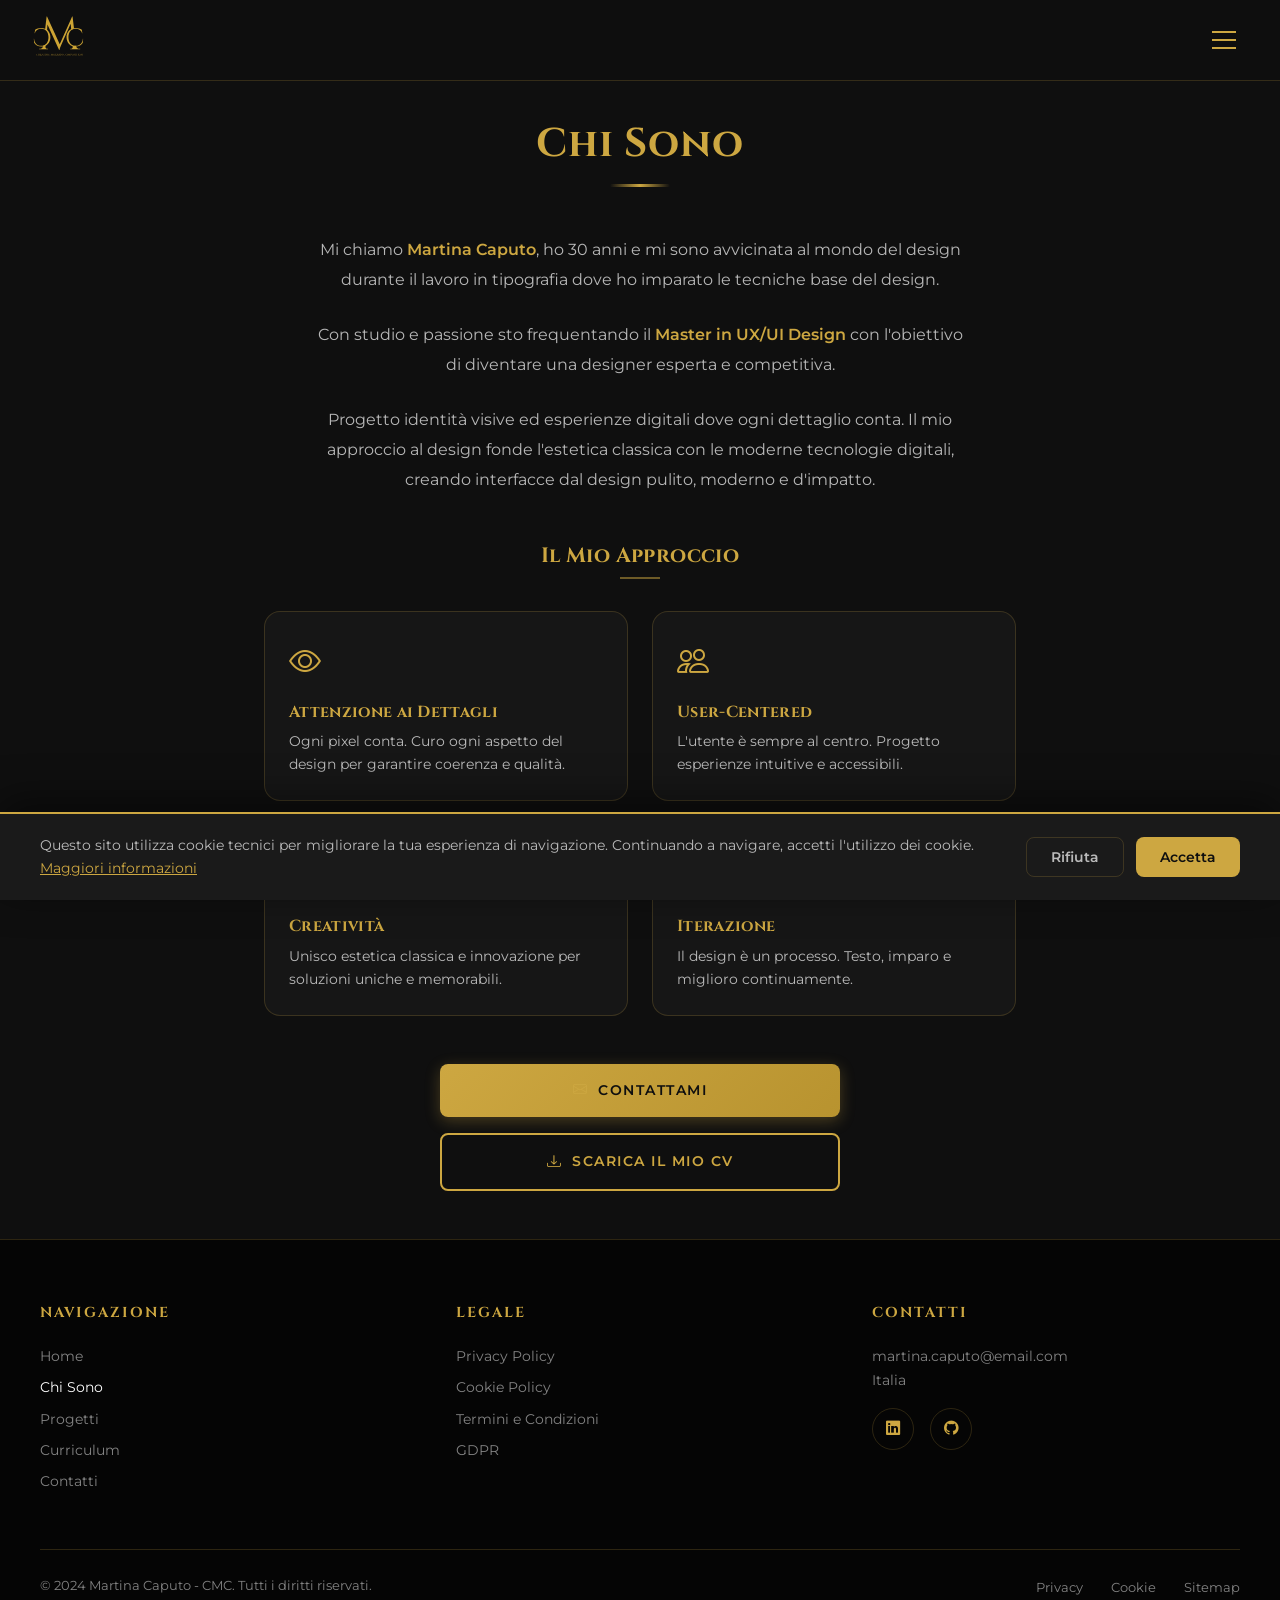
==== chi-sono.html @ cd9bf6e9 "Add files via upload Versione Finale CMC sito" ====
<!DOCTYPE html>
<html class="dark" lang="it">
<head>
    <meta charset="utf-8"/>
    <meta content="width=device-width, initial-scale=1.0" name="viewport"/>
    <meta name="description" content="Chi Sono - Martina Caputo, UX/UI Designer con background in tipografia.">
    <meta name="author" content="Martina Caputo">
    
    <!-- Open Graph Tags -->
    <meta property="og:title" content="Chi Sono | Martina Caputo - UX/UI Designer">
    <meta property="og:description" content="Scopri il mio percorso nel design, dalla tipografia all'UX/UI.">
    <meta property="og:image" content="images/logo-cmc.svg">
    <meta property="og:type" content="website">
    
    <!-- Favicon -->
    <link rel="icon" type="image/svg+xml" href="images/logo-cmc.svg">
    
    <title>Chi Sono | Martina Caputo - UX/UI Designer</title>
    
    <!-- Google Fonts -->
    <link rel="preconnect" href="https://fonts.googleapis.com">
    <link rel="preconnect" href="https://fonts.gstatic.com" crossorigin>
    <link href="https://fonts.googleapis.com/css2?family=Cinzel:wght@400;600;700&family=Montserrat:wght@300;400;500;600;700&display=swap" rel="stylesheet"/>
    
    <!-- Bootstrap Icons -->
    <link rel="stylesheet" href="https://cdn.jsdelivr.net/npm/bootstrap-icons@1.11.1/font/bootstrap-icons.css">
    
    <!-- Custom Styles -->
    <link rel="stylesheet" href="css/styles.css">
    <link rel="stylesheet" href="css/animations.css">
    
    <style>
        /* Page specific styles */
        .profile-image {
            width: 200px;
            height: 200px;
            border-radius: 50%;
            overflow: hidden;
            border: 4px solid rgba(205, 167, 65, 0.3);
            margin: 0 auto 2rem;
            position: relative;
            transition: var(--transition-normal);
        }
        
        .profile-image::before {
            content: '';
            position: absolute;
            inset: -4px;
            border-radius: 50%;
            border: 2px solid var(--color-primary);
            opacity: 0;
            transition: var(--transition-normal);
        }
        
        .profile-image:hover::before {
            opacity: 1;
            inset: -8px;
        }
        
        .profile-image img {
            width: 100%;
            height: 100%;
            object-fit: cover;
            transition: transform 0.5s ease;
        }
        
        .profile-image:hover img {
            transform: scale(1.05);
        }
        
        .bio-text {
            text-align: center;
            max-width: 650px;
            margin: 0 auto;
        }
        
        .bio-text p {
            color: var(--color-text-muted);
            line-height: 1.9;
            margin-bottom: 1.5rem;
            font-size: 1rem;
        }
        
        .bio-text .highlight {
            color: var(--color-primary);
            font-weight: 600;
        }
        
        .approach-grid {
            display: grid;
            grid-template-columns: repeat(auto-fit, minmax(250px, 1fr));
            gap: 1.5rem;
            margin-top: 2rem;
        }
        
        .approach-card {
            background: var(--color-card-dark);
            border: 1px solid var(--color-border);
            border-radius: var(--radius-lg);
            padding: 1.5rem;
            transition: var(--transition-normal);
            position: relative;
            overflow: hidden;
        }
        
        .approach-card::before {
            content: '';
            position: absolute;
            top: 0;
            left: 0;
            right: 0;
            height: 3px;
            background: linear-gradient(90deg, var(--color-primary), transparent);
            transform: scaleX(0);
            transform-origin: left;
            transition: transform 0.4s ease;
        }
        
        .approach-card:hover {
            border-color: var(--color-border-hover);
            transform: translateY(-5px);
            box-shadow: 0 15px 40px rgba(205, 167, 65, 0.1);
        }
        
        .approach-card:hover::before {
            transform: scaleX(1);
        }
        
        .approach-card i {
            font-size: 2rem;
            color: var(--color-primary);
            margin-bottom: 1rem;
            display: block;
            transition: var(--transition-normal);
        }
        
        .approach-card:hover i {
            transform: scale(1.1);
        }
        
        .approach-card h3 {
            font-family: 'Cinzel', serif;
            color: var(--color-primary);
            font-size: 1rem;
            margin-bottom: 0.5rem;
        }
        
        .approach-card p {
            color: var(--color-text-muted);
            font-size: 0.9rem;
            line-height: 1.6;
        }
        
        .cta-buttons {
            display: flex;
            flex-direction: column;
            gap: 1rem;
            max-width: 400px;
            margin: 3rem auto 0;
        }
        
        .cta-buttons .btn-primary-custom,
        .cta-buttons .btn-outline-custom {
            width: 100%;
            justify-content: center;
        }
        
        .main-content {
            max-width: 800px;
            margin: 0 auto;
            padding: 120px 1.5rem 3rem;
        }
        
        .page-header {
            text-align: center;
            margin-bottom: 3rem;
        }
        
        .page-header h1 {
            font-family: 'Cinzel', serif;
            font-size: clamp(2rem, 5vw, 2.5rem);
            color: var(--color-primary);
            margin-bottom: 1rem;
        }
        
        .page-header .divider {
            width: 60px;
            height: 3px;
            background: linear-gradient(90deg, transparent, var(--color-primary), transparent);
            margin: 0 auto;
            border-radius: var(--radius-full);
        }
        
        .section-subtitle {
            font-family: 'Cinzel', serif;
            font-size: 1.3rem;
            color: var(--color-primary);
            text-align: center;
            margin: 3rem 0 1rem;
            position: relative;
        }
        
        .section-subtitle::after {
            content: '';
            display: block;
            width: 40px;
            height: 2px;
            background: var(--color-primary);
            margin: 0.5rem auto 0;
            opacity: 0.5;
        }
    </style>
</head>
<body>
    <!-- HEADER -->
    <header>
        <a href="index.html" class="header-logo" aria-label="CMC Home">
            <img src="images/logo-cmc.svg" alt="CMC Logo" width="120" height="40">
        </a>
        <button class="hamburger" id="hamburgerBtn" aria-label="Menu" aria-expanded="false">
            <span></span>
            <span></span>
            <span></span>
        </button>
    </header>
    
    <!-- MOBILE MENU -->
    <nav class="mobile-menu" id="mobileMenu" role="navigation" aria-label="Menu principale">
        <a href="index.html">Home</a>
        <a href="chi-sono.html" class="active">Chi Sono</a>
        <a href="progetti.html">Progetti</a>
        <a href="cv.html">Curriculum</a>
        <a href="contatti.html">Contatti</a>
    </nav>
    <div class="menu-overlay" id="menuOverlay"></div>

    <!-- Main Content -->
    <main class="main-content">
        
        <!-- Page Header -->
        <div class="page-header reveal">
            <h1>Chi Sono</h1>
            <div class="divider"></div>
        </div>
        
        <!-- Bio -->
        <div class="bio-text reveal">
            <p>
                Mi chiamo <span class="highlight">Martina Caputo</span>, ho 30 anni e mi sono avvicinata al mondo del design durante il lavoro in tipografia dove ho imparato le tecniche base del design.
            </p>
            
            <p>
                Con studio e passione sto frequentando il <span class="highlight">Master in UX/UI Design</span> con l'obiettivo di diventare una designer esperta e competitiva.
            </p>
            
            <p>
                Progetto identità visive ed esperienze digitali dove ogni dettaglio conta. Il mio approccio al design fonde l'estetica classica con le moderne tecnologie digitali, creando interfacce dal design pulito, moderno e d'impatto.
            </p>
        </div>
        
        <!-- Approach Section -->
        <h2 class="section-subtitle reveal">Il Mio Approccio</h2>
        
        <div class="approach-grid reveal-stagger">
            <div class="approach-card">
                <i class="bi bi-eye"></i>
                <h3>Attenzione ai Dettagli</h3>
                <p>Ogni pixel conta. Curo ogni aspetto del design per garantire coerenza e qualità.</p>
            </div>
            
            <div class="approach-card">
                <i class="bi bi-people"></i>
                <h3>User-Centered</h3>
                <p>L'utente è sempre al centro. Progetto esperienze intuitive e accessibili.</p>
            </div>
            
            <div class="approach-card">
                <i class="bi bi-lightbulb"></i>
                <h3>Creatività</h3>
                <p>Unisco estetica classica e innovazione per soluzioni uniche e memorabili.</p>
            </div>
            
            <div class="approach-card">
                <i class="bi bi-arrow-repeat"></i>
                <h3>Iterazione</h3>
                <p>Il design è un processo. Testo, imparo e miglioro continuamente.</p>
            </div>
        </div>
        
        <!-- CTA Buttons -->
        <div class="cta-buttons reveal">
            <a href="contatti.html" class="btn-primary-custom ripple">
                <i class="bi bi-envelope"></i> Contattami
            </a>
            <a href="assets/cv.pdf" target="_blank" download class="btn-outline-custom ripple">
                <i class="bi bi-download"></i> Scarica il mio CV
            </a>
        </div>
    </main>
    
    <!-- FOOTER -->
    <footer>
        <div class="footer-content">
            <div class="footer-section">
                <h5>Navigazione</h5>
                <a href="index.html">Home</a>
                <a href="chi-sono.html">Chi Sono</a>
                <a href="progetti.html">Progetti</a>
                <a href="cv.html">Curriculum</a>
                <a href="contatti.html">Contatti</a>
            </div>
            <div class="footer-section">
                <h5>Legale</h5>
                <a href="#">Privacy Policy</a>
                <a href="#">Cookie Policy</a>
                <a href="#">Termini e Condizioni</a>
                <a href="#">GDPR</a>
            </div>
            <div class="footer-section">
                <h5>Contatti</h5>
                <p>martina.caputo@email.com</p>
                <p>Italia</p>
                <div class="footer-social">
                    <a href="https://www.linkedin.com/in/martina-caputo-44a073233" target="_blank" rel="noopener noreferrer" aria-label="LinkedIn">
                        <i class="bi bi-linkedin"></i>
                    </a>
                    <a href="https://github.com/martinacaputo93-design/CMC" target="_blank" rel="noopener noreferrer" aria-label="GitHub">
                        <i class="bi bi-github"></i>
                    </a>
                </div>
            </div>
        </div>
        <div class="footer-bottom">
            <p>© 2024 Martina Caputo - CMC. Tutti i diritti riservati.</p>
            <div>
                <a href="#">Privacy</a>
                <a href="#">Cookie</a>
                <a href="#">Sitemap</a>
            </div>
        </div>
    </footer>

    <!-- Cookie Banner GDPR -->
    <div class="cookie-banner" id="cookieBanner">
        <div class="cookie-content">
            <div class="cookie-text">
                <p>Questo sito utilizza cookie tecnici per migliorare la tua esperienza di navigazione. Continuando a navigare, accetti l'utilizzo dei cookie. <a href="#">Maggiori informazioni</a></p>
            </div>
            <div class="cookie-buttons">
                <button class="cookie-btn cookie-btn-reject" id="cookieReject">Rifiuta</button>
                <button class="cookie-btn cookie-btn-accept" id="cookieAccept">Accetta</button>
            </div>
        </div>
    </div>

    <!-- JavaScript -->
    <script src="js/main.js"></script>
</body>
</html>
---- css/styles.css ----
/*
   CMC Portfolio - Stili personalizzati
   Martina Caputo
*/

/* CSS Variables - Theme Colors */
:root {
    --color-primary: #cda741;
    --color-primary-hover: #b8932f;
    --color-primary-glow: rgba(205, 167, 65, 0.4);
    --color-bg-dark: #0F0F0F;
    --color-card-dark: #161616;
    --color-card-hover: #1a1a1a;
    --color-text: #ffffff;
    --color-text-muted: rgba(255, 255, 255, 0.7);
    --color-text-subtle: rgba(255, 255, 255, 0.5);
    --color-border: rgba(205, 167, 65, 0.2);
    --color-border-hover: rgba(205, 167, 65, 0.5);
    
    /* Spacing */
    --spacing-xs: 0.5rem;
    --spacing-sm: 1rem;
    --spacing-md: 1.5rem;
    --spacing-lg: 2rem;
    --spacing-xl: 3rem;
    --spacing-2xl: 4rem;
    
    /* Transitions */
    --transition-fast: 0.15s ease;
    --transition-normal: 0.3s ease;
    --transition-slow: 0.5s ease;
    --transition-bounce: 0.4s cubic-bezier(0.34, 1.56, 0.64, 1);
    
    /* Border Radius */
    --radius-sm: 8px;
    --radius-md: 12px;
    --radius-lg: 16px;
    --radius-xl: 24px;
    --radius-full: 9999px;
    
    /* Shadows */
    --shadow-sm: 0 2px 8px rgba(0, 0, 0, 0.3);
    --shadow-md: 0 4px 16px rgba(0, 0, 0, 0.4);
    --shadow-lg: 0 8px 32px rgba(0, 0, 0, 0.5);
    --shadow-glow: 0 0 30px var(--color-primary-glow);
}

/* Reset & Base */
*, *::before, *::after {
    margin: 0;
    padding: 0;
    box-sizing: border-box;
}

a {
    text-decoration: none;
    color: inherit;
}

html {
    scroll-behavior: smooth;
    -webkit-font-smoothing: antialiased;
    -moz-osx-font-smoothing: grayscale;
}

body {
    font-family: 'Montserrat', -apple-system, BlinkMacSystemFont, sans-serif;
    background-color: var(--color-bg-dark);
    color: var(--color-text);
    min-height: 100vh;
    overflow-x: hidden;
    line-height: 1.6;
}

/* Selection */
::selection {
    background-color: var(--color-primary);
    color: var(--color-bg-dark);
}

/* Focus States - Accessibility */
:focus-visible {
    outline: 2px solid var(--color-primary);
    outline-offset: 3px;
}

/* Custom Scrollbar */
::-webkit-scrollbar {
    width: 8px;
}

::-webkit-scrollbar-track {
    background: var(--color-bg-dark);
}

::-webkit-scrollbar-thumb {
    background: var(--color-primary);
    border-radius: var(--radius-full);
}

::-webkit-scrollbar-thumb:hover {
    background: var(--color-primary-hover);
}

/*
   Typography
*/

h1, h2, h3, h4, h5, h6 {
    font-family: 'Cinzel', serif;
    font-weight: 700;
    line-height: 1.2;
    letter-spacing: 0.02em;
}

.font-title {
    font-family: 'Cinzel', serif;
}

.font-body {
    font-family: 'Montserrat', sans-serif;
}

/*
   Header & Navigation
*/

header {
    position: fixed;
    top: 0;
    left: 0;
    right: 0;
    z-index: 1000;
    background: rgba(15, 15, 15, 0.95);
    backdrop-filter: blur(12px);
    -webkit-backdrop-filter: blur(12px);
    padding: var(--spacing-sm) var(--spacing-lg);
    display: flex;
    justify-content: space-between;
    align-items: center;
    border-bottom: 1px solid var(--color-border);
    transition: var(--transition-normal);
}

header.scrolled {
    padding: 0.75rem var(--spacing-lg);
    box-shadow: var(--shadow-md);
}

.header-logo img {
    height: 40px;
    width: auto;
    transition: var(--transition-normal);
}

.header-logo:hover img {
    transform: scale(1.05);
    filter: drop-shadow(0 0 10px var(--color-primary-glow));
}

/* Hamburger Menu */
.hamburger {
    display: flex;
    flex-direction: column;
    gap: 6px;
    cursor: pointer;
    padding: 12px;
    background: none;
    border: none;
    border-radius: var(--radius-full);
    transition: var(--transition-normal);
}

.hamburger:hover {
    background: rgba(205, 167, 65, 0.1);
}

.hamburger span {
    display: block;
    width: 24px;
    height: 2px;
    background-color: var(--color-primary);
    transition: var(--transition-normal);
    transform-origin: center;
}

.hamburger.active span:nth-child(1) {
    transform: rotate(45deg) translate(6px, 6px);
}

.hamburger.active span:nth-child(2) {
    opacity: 0;
    transform: scaleX(0);
}

.hamburger.active span:nth-child(3) {
    transform: rotate(-45deg) translate(6px, -6px);
}

/* Mobile Menu */
.mobile-menu {
    position: fixed;
    top: 0;
    right: 0;
    width: 300px;
    height: 100vh;
    background: var(--color-bg-dark);
    border-left: 1px solid var(--color-border);
    transform: translateX(100%);
    transition: transform 0.4s cubic-bezier(0.4, 0, 0.2, 1);
    z-index: 999;
    padding: 100px 40px 40px;
    display: flex;
    flex-direction: column;
    gap: var(--spacing-xs);
}

.mobile-menu.active {
    transform: translateX(0);
    box-shadow: -10px 0 40px rgba(0, 0, 0, 0.5);
}

.mobile-menu a {
    display: block;
    font-family: 'Cinzel', serif;
    font-size: 1.1rem;
    color: var(--color-primary);
    text-decoration: none;
    padding: var(--spacing-sm) 0;
    border-bottom: 1px solid var(--color-border);
    transition: var(--transition-normal);
    position: relative;
    overflow: hidden;
}

.mobile-menu a::before {
    content: '';
    position: absolute;
    left: 0;
    bottom: 0;
    width: 0;
    height: 2px;
    background: var(--color-primary);
    transition: width 0.3s ease;
}

.mobile-menu a:hover {
    color: var(--color-text);
    padding-left: var(--spacing-sm);
}

.mobile-menu a:hover::before {
    width: 100%;
}

.menu-overlay {
    position: fixed;
    inset: 0;
    background: rgba(0, 0, 0, 0.7);
    backdrop-filter: blur(4px);
    z-index: 998;
    opacity: 0;
    visibility: hidden;
    transition: var(--transition-normal);
}

.menu-overlay.active {
    opacity: 1;
    visibility: visible;
}

/*
   Hero Section
*/

.hero {
    min-height: 100vh;
    display: flex;
    flex-direction: column;
    justify-content: center;
    align-items: center;
    padding: 120px 20px 80px;
    text-align: center;
    position: relative;
    overflow: hidden;
}

/* Subtle background pattern */
.hero::before {
    content: '';
    position: absolute;
    inset: 0;
    background: 
        radial-gradient(circle at 20% 80%, rgba(205, 167, 65, 0.03) 0%, transparent 50%),
        radial-gradient(circle at 80% 20%, rgba(205, 167, 65, 0.03) 0%, transparent 50%);
    pointer-events: none;
}

/* Logo Container */
.logo-container {
    width: min(600px, 90vw);
    margin-bottom: var(--spacing-xl);
    position: relative;
}

.logo-container img {
    width: 100%;
    height: auto;
    object-fit: contain;
    animation: 
        logoFloat 6s ease-in-out infinite,
        logoFadeIn 1.2s ease-out forwards;
    filter: drop-shadow(0 0 40px var(--color-primary-glow));
}

@keyframes logoFloat {
    0%, 100% { transform: translateY(0) rotate(0deg); }
    25% { transform: translateY(-8px) rotate(0.5deg); }
    50% { transform: translateY(-12px) rotate(0deg); }
    75% { transform: translateY(-8px) rotate(-0.5deg); }
}

@keyframes logoFadeIn {
    0% { 
        opacity: 0; 
        transform: scale(0.9) translateY(20px); 
        filter: blur(10px);
    }
    100% { 
        opacity: 1; 
        transform: scale(1) translateY(0); 
        filter: blur(0);
    }
}

.hero h1 {
    font-family: 'Cinzel', serif;
    font-size: clamp(1.8rem, 5vw, 2.8rem);
    color: var(--color-primary);
    margin-bottom: var(--spacing-xl);
    letter-spacing: 4px;
    text-shadow: 0 0 30px var(--color-primary-glow);
    animation: fadeInUp 0.8s ease-out 0.3s backwards;
}

@keyframes fadeInUp {
    from {
        opacity: 0;
        transform: translateY(30px);
    }
    to {
        opacity: 1;
        transform: translateY(0);
    }
}

/* CTA Buttons */
.cta-container {
    display: flex;
    flex-direction: column;
    gap: var(--spacing-sm);
    width: 100%;
    max-width: 480px;
    animation: fadeInUp 0.8s ease-out 0.5s backwards;
}

.cta-row {
    display: flex;
    gap: var(--spacing-sm);
    justify-content: center;
}

.cta-row .btn {
    flex: 1;
    min-width: 160px;
    max-width: 220px;
}

/* Button Styles */
.btn-primary-custom {
    background: linear-gradient(135deg, var(--color-primary) 0%, var(--color-primary-hover) 100%);
    color: var(--color-bg-dark);
    border: none;
    padding: var(--spacing-sm) var(--spacing-md);
    font-family: 'Montserrat', sans-serif;
    font-weight: 600;
    font-size: 0.85rem;
    text-transform: uppercase;
    letter-spacing: 1.5px;
    border-radius: var(--radius-sm);
    text-decoration: none;
    display: inline-flex;
    align-items: center;
    justify-content: center;
    gap: 10px;
    transition: var(--transition-normal);
    position: relative;
    overflow: hidden;
    box-shadow: 0 4px 15px rgba(205, 167, 65, 0.3);
}

.btn-primary-custom::before {
    content: '';
    position: absolute;
    inset: 0;
    background: linear-gradient(135deg, transparent 0%, rgba(255, 255, 255, 0.2) 100%);
    opacity: 0;
    transition: var(--transition-normal);
}

.btn-primary-custom:hover {
    transform: translateY(-3px);
    box-shadow: 0 8px 25px rgba(205, 167, 65, 0.4);
}

.btn-primary-custom:hover::before {
    opacity: 1;
}

.btn-primary-custom:active {
    transform: translateY(-1px);
}

.btn-outline-custom {
    background-color: transparent;
    color: var(--color-primary);
    border: 2px solid var(--color-primary);
    padding: var(--spacing-sm) var(--spacing-md);
    font-family: 'Montserrat', sans-serif;
    font-weight: 600;
    font-size: 0.85rem;
    text-transform: uppercase;
    letter-spacing: 1.5px;
    border-radius: var(--radius-sm);
    text-decoration: none;
    display: inline-flex;
    align-items: center;
    justify-content: center;
    gap: 10px;
    transition: var(--transition-normal);
    position: relative;
    overflow: hidden;
}

.btn-outline-custom::before {
    content: '';
    position: absolute;
    inset: 0;
    background: var(--color-primary);
    transform: scaleX(0);
    transform-origin: right;
    transition: transform 0.4s cubic-bezier(0.4, 0, 0.2, 1);
    z-index: -1;
}

.btn-outline-custom:hover {
    color: var(--color-bg-dark);
    transform: translateY(-3px);
    box-shadow: 0 8px 25px rgba(205, 167, 65, 0.3);
}

.btn-outline-custom:hover::before {
    transform: scaleX(1);
    transform-origin: left;
}

/* Social Links */
.social-links {
    display: flex;
    gap: var(--spacing-sm);
    margin-top: var(--spacing-md);
    animation: fadeInUp 0.8s ease-out 0.7s backwards;
}

.social-link {
    width: 50px;
    height: 50px;
    border: 2px solid var(--color-primary);
    border-radius: var(--radius-full);
    display: flex;
    align-items: center;
    justify-content: center;
    color: var(--color-primary);
    text-decoration: none;
    transition: var(--transition-bounce);
}

.social-link:hover {
    background-color: var(--color-primary);
    color: var(--color-bg-dark);
    transform: translateY(-5px) scale(1.1);
    box-shadow: 0 10px 30px rgba(205, 167, 65, 0.4);
}

.social-link i {
    font-size: 1.3rem;
}

/*
   Sections
*/

section {
    padding: var(--spacing-2xl) var(--spacing-lg);
    max-width: 1200px;
    margin: 0 auto;
    overflow: hidden;
}

.section-title {
    font-family: 'Cinzel', serif;
    font-size: clamp(1.5rem, 4vw, 2rem);
    color: var(--color-primary);
    text-align: center;
    margin-bottom: var(--spacing-sm);
    position: relative;
}

.section-divider {
    width: 60px;
    height: 3px;
    background: linear-gradient(90deg, transparent, var(--color-primary), transparent);
    margin: 0 auto var(--spacing-xl);
    border-radius: var(--radius-full);
}

/* About Section */
.about-text {
    text-align: center;
    max-width: 700px;
    margin: 0 auto var(--spacing-lg);
    line-height: 1.9;
    color: var(--color-text-muted);
    font-size: 1.05rem;
}

.btn-scopri {
    display: inline-flex;
    align-items: center;
    gap: 10px;
    color: var(--color-primary);
    text-decoration: none;
    font-weight: 600;
    border: 2px solid var(--color-primary);
    padding: var(--spacing-sm) var(--spacing-md);
    border-radius: var(--radius-sm);
    transition: var(--transition-normal);
    position: relative;
    overflow: hidden;
}

.btn-scopri::before {
    content: '';
    position: absolute;
    inset: 0;
    background: var(--color-primary);
    transform: translateX(-100%);
    transition: transform 0.4s ease;
    z-index: -1;
}

.btn-scopri:hover {
    color: var(--color-bg-dark);
}

.btn-scopri:hover::before {
    transform: translateX(0);
}

.btn-scopri:hover i {
    transform: translateX(5px);
}

.btn-scopri i {
    transition: transform 0.3s ease;
}

/*
   Skills Carousel
*/

.skills-carousel {
    overflow: hidden;
    position: relative;
    padding: var(--spacing-lg) 0;
    mask-image: linear-gradient(90deg, transparent, black 10%, black 90%, transparent);
    -webkit-mask-image: linear-gradient(90deg, transparent, black 10%, black 90%, transparent);
}

.skills-track {
    display: flex;
    gap: var(--spacing-lg);
    animation: scrollSkills 25s linear infinite;
    width: max-content;
}

.skills-track:hover {
    animation-play-state: paused;
}

@keyframes scrollSkills {
    0% { transform: translateX(0); }
    100% { transform: translateX(-50%); }
}

.skill-item {
    flex-shrink: 0;
    width: 130px;
    height: 130px;
    background: var(--color-card-dark);
    border: 1px solid var(--color-border);
    border-radius: var(--radius-lg);
    display: flex;
    flex-direction: column;
    align-items: center;
    justify-content: center;
    gap: 12px;
    transition: var(--transition-normal);
    cursor: pointer;
}

.skill-item:hover {
    border-color: var(--color-primary);
    transform: translateY(-8px) scale(1.05);
    background: var(--color-card-hover);
    box-shadow: 0 15px 40px rgba(205, 167, 65, 0.2);
}

.skill-item i {
    font-size: 2.2rem;
    color: var(--color-primary);
    transition: var(--transition-normal);
}

.skill-item:hover i {
    transform: scale(1.1);
    filter: drop-shadow(0 0 10px var(--color-primary-glow));
}

.skill-item span {
    font-size: 0.75rem;
    color: var(--color-primary);
    font-weight: 600;
    text-transform: uppercase;
    letter-spacing: 1px;
}

/*
   Projects Grid
*/

.projects-grid {
    display: grid;
    grid-template-columns: repeat(auto-fit, minmax(250px, 1fr));
    gap: var(--spacing-md);
    padding: var(--spacing-lg) 0;
}

.project-card {
    background: var(--color-card-dark);
    border: 1px solid var(--color-border);
    border-radius: var(--radius-md);
    padding: var(--spacing-md);
    min-height: 140px;
    display: flex;
    flex-direction: column;
    justify-content: center;
    align-items: center;
    text-align: center;
    transition: var(--transition-normal);
    position: relative;
    overflow: hidden;
    cursor: pointer;
    text-decoration: none !important;
}

.project-card, 
.project-card:hover, 
.project-card:visited,
.project-card * {
    text-decoration: none !important;
}

.project-card::before {
    content: '';
    position: absolute;
    top: 0;
    left: 0;
    right: 0;
    bottom: 0;
    background: radial-gradient(circle at top right, rgba(205, 167, 65, 0.08), transparent 70%);
    opacity: 0;
    transition: var(--transition-normal);
}

.project-card::after {
    content: '';
    position: absolute;
    bottom: 0;
    left: 0;
    right: 0;
    height: 3px;
    background: linear-gradient(90deg, var(--color-primary), transparent);
    transform: scaleX(0);
    transform-origin: left;
    transition: transform 0.4s ease;
}

.project-card:hover {
    border-color: var(--color-primary);
    transform: translateY(-8px);
    box-shadow: 0 20px 50px rgba(205, 167, 65, 0.15);
}

.project-card:hover::before {
    opacity: 1;
}

.project-card:hover::after {
    transform: scaleX(1);
}

.project-card .category {
    font-size: 0.7rem;
    color: var(--color-primary);
    text-transform: uppercase;
    letter-spacing: 2px;
    margin-bottom: var(--spacing-xs);
    font-weight: 600;
}

.project-card h3 {
    font-family: 'Cinzel', serif;
    font-size: 1.2rem;
    color: var(--color-text);
    margin-bottom: var(--spacing-xs);
    transition: var(--transition-normal);
}

.project-card:hover h3 {
    color: var(--color-primary);
}

.project-card p {
    font-size: 0.85rem;
    color: var(--color-text-muted);
    line-height: 1.5;
}

/*
   FAQ Section
*/

.faq-container {
    max-width: 800px;
    margin: 0 auto;
}

.faq-item {
    background: var(--color-card-dark);
    border: 1px solid var(--color-border);
    border-radius: var(--radius-md);
    margin-bottom: var(--spacing-sm);
    overflow: hidden;
    transition: var(--transition-normal);
}

.faq-item:hover {
    border-color: var(--color-border-hover);
}

.faq-item.active {
    border-color: var(--color-primary);
    box-shadow: 0 8px 30px rgba(205, 167, 65, 0.1);
}

.faq-question {
    padding: var(--spacing-md) var(--spacing-lg);
    display: flex;
    justify-content: space-between;
    align-items: center;
    cursor: pointer;
    transition: var(--transition-normal);
}

.faq-question:hover {
    background: rgba(205, 167, 65, 0.05);
}

.faq-question h4 {
    font-family: 'Cinzel', serif;
    font-size: 1rem;
    color: var(--color-primary);
    margin: 0;
    padding-right: var(--spacing-sm);
}

.faq-question i {
    color: var(--color-primary);
    transition: transform 0.4s cubic-bezier(0.4, 0, 0.2, 1);
    font-size: 1.2rem;
}

.faq-item.active .faq-question i {
    transform: rotate(180deg);
}

.faq-answer {
    max-height: 0;
    overflow: hidden;
    transition: max-height 0.4s cubic-bezier(0.4, 0, 0.2, 1);
}

.faq-item.active .faq-answer {
    max-height: 300px;
}

.faq-answer p {
    padding: 0 var(--spacing-lg) var(--spacing-md);
    color: var(--color-text-muted);
    line-height: 1.8;
}

/*
   Footer
*/

footer {
    background: #050505;
    border-top: 1px solid var(--color-border);
    padding: var(--spacing-2xl) var(--spacing-lg) var(--spacing-lg);
    margin-top: auto;
}

.footer-content {
    max-width: 1200px;
    margin: 0 auto;
    display: grid;
    grid-template-columns: repeat(3, 1fr);
    gap: var(--spacing-xl);
}

.footer-section h5 {
    font-family: 'Cinzel', serif;
    color: var(--color-primary);
    margin-bottom: var(--spacing-md);
    font-size: 0.9rem;
    text-transform: uppercase;
    letter-spacing: 2px;
}

.footer-section a {
    display: block;
    color: var(--color-text-subtle);
    text-decoration: none;
    margin-bottom: var(--spacing-xs);
    font-size: 0.9rem;
    transition: var(--transition-normal);
    position: relative;
    padding-left: 0;
}

.footer-section a:hover {
    color: var(--color-primary);
    padding-left: 8px;
}

.footer-section p {
    color: var(--color-text-subtle);
    font-size: 0.85rem;
    line-height: 1.7;
}

.footer-social {
    display: flex;
    gap: var(--spacing-sm);
    margin-top: var(--spacing-sm);
}

.footer-social a {
    width: 42px;
    height: 42px;
    border: 1px solid var(--color-border);
    border-radius: var(--radius-full);
    display: flex;
    align-items: center;
    justify-content: center;
    color: var(--color-primary);
    transition: var(--transition-bounce);
    padding: 0;
    margin: 0;
}

.footer-social a:hover {
    background: var(--color-primary);
    color: var(--color-bg-dark);
    transform: translateY(-4px);
    box-shadow: 0 8px 20px rgba(205, 167, 65, 0.3);
    padding-left: 0;
}

.footer-bottom {
    max-width: 1200px;
    margin: var(--spacing-xl) auto 0;
    padding-top: var(--spacing-md);
    border-top: 1px solid var(--color-border);
    display: flex;
    justify-content: space-between;
    align-items: center;
    flex-wrap: wrap;
    gap: var(--spacing-sm);
}

.footer-bottom p {
    color: var(--color-text-subtle);
    font-size: 0.8rem;
}

.footer-bottom a {
    color: var(--color-text-subtle);
    text-decoration: none;
    font-size: 0.8rem;
    margin-left: var(--spacing-md);
    transition: var(--transition-fast);
}

.footer-bottom a:hover {
    color: var(--color-primary);
}

/*
   Scroll Reveal Animations
*/

.reveal {
    opacity: 0;
    transform: translateY(40px);
    transition: opacity 0.8s ease, transform 0.8s ease;
}

.reveal.active {
    opacity: 1;
    transform: translateY(0);
}

.reveal-left {
    opacity: 0;
    transform: translateX(-40px);
    transition: opacity 0.8s ease, transform 0.8s ease;
}

.reveal-left.active {
    opacity: 1;
    transform: translateX(0);
}

.reveal-right {
    opacity: 0;
    transform: translateX(40px);
    transition: opacity 0.8s ease, transform 0.8s ease;
}

.reveal-right.active {
    opacity: 1;
    transform: translateX(0);
}

/* Staggered animations */
.reveal-stagger > * {
    opacity: 0;
    transform: translateY(30px);
    transition: opacity 0.6s ease, transform 0.6s ease;
}

.reveal-stagger.active > *:nth-child(1) { transition-delay: 0.1s; }
.reveal-stagger.active > *:nth-child(2) { transition-delay: 0.2s; }
.reveal-stagger.active > *:nth-child(3) { transition-delay: 0.3s; }
.reveal-stagger.active > *:nth-child(4) { transition-delay: 0.4s; }
.reveal-stagger.active > *:nth-child(5) { transition-delay: 0.5s; }
.reveal-stagger.active > *:nth-child(6) { transition-delay: 0.6s; }

.reveal-stagger.active > * {
    opacity: 1;
    transform: translateY(0);
}

/*
   Page Transition
*/

.page-transition {
    position: fixed;
    inset: 0;
    background: var(--color-bg-dark);
    z-index: 9999;
    transform: translateY(-100%);
    transition: transform 0.5s cubic-bezier(0.4, 0, 0.2, 1);
}

.page-transition.active {
    transform: translateY(0);
}

/*
   Loading Animation
*/

.loader {
    position: fixed;
    inset: 0;
    background: var(--color-bg-dark);
    display: flex;
    align-items: center;
    justify-content: center;
    z-index: 10000;
    transition: opacity 0.5s ease, visibility 0.5s ease;
}

.loader.hidden {
    opacity: 0;
    visibility: hidden;
}

.loader-logo {
    width: 100px;
    animation: pulse 1.5s ease-in-out infinite;
}

@keyframes pulse {
    0%, 100% { 
        transform: scale(1); 
        opacity: 1;
    }
    50% { 
        transform: scale(1.1); 
        opacity: 0.7;
    }
}

/*
   Responsive Design
*/

@media (max-width: 992px) {
    .footer-content {
        grid-template-columns: repeat(2, 1fr);
    }
}

@media (max-width: 768px) {
    header {
        padding: var(--spacing-sm);
    }
    
    .hero {
        padding: 100px var(--spacing-sm) 60px;
    }
    
    .logo-container {
        width: min(400px, 85vw);
    }
    
    .cta-row {
        flex-direction: column;
        align-items: center;
    }
    
    .cta-row .btn {
        width: 100%;
        max-width: 280px;
    }
    
    section {
        padding: var(--spacing-xl) var(--spacing-sm);
    }
    
    .projects-grid {
        grid-template-columns: repeat(2, 1fr);
    }
    
    .footer-content {
        grid-template-columns: 1fr;
        text-align: center;
    }
    
    .footer-social {
        justify-content: center;
    }
    
    .footer-bottom {
        flex-direction: column;
        text-align: center;
    }
    
    .footer-bottom a {
        margin-left: var(--spacing-sm);
    }
}

@media (max-width: 480px) {
    .logo-container {
        width: min(300px, 90vw);
    }
    
    .projects-grid {
        grid-template-columns: 1fr;
    }
    
    .hero h1 {
        letter-spacing: 2px;
    }
    
    .skill-item {
        width: 100px;
        height: 100px;
    }
    
    .skill-item i {
        font-size: 1.8rem;
    }
    
    .skill-item span {
        font-size: 0.65rem;
    }
}

/*
   Utility Classes
*/

.text-primary { color: var(--color-primary) !important; }
.bg-primary { background-color: var(--color-primary) !important; }
.border-primary { border-color: var(--color-primary) !important; }

.text-center { text-align: center; }
.text-left { text-align: left; }
.text-right { text-align: right; }

.mt-1 { margin-top: var(--spacing-xs); }
.mt-2 { margin-top: var(--spacing-sm); }
.mt-3 { margin-top: var(--spacing-md); }
.mt-4 { margin-top: var(--spacing-lg); }

.mb-1 { margin-bottom: var(--spacing-xs); }
.mb-2 { margin-bottom: var(--spacing-sm); }
.mb-3 { margin-bottom: var(--spacing-md); }
.mb-4 { margin-bottom: var(--spacing-lg); }

.py-1 { padding-top: var(--spacing-xs); padding-bottom: var(--spacing-xs); }
.py-2 { padding-top: var(--spacing-sm); padding-bottom: var(--spacing-sm); }
.py-3 { padding-top: var(--spacing-md); padding-bottom: var(--spacing-md); }
.py-4 { padding-top: var(--spacing-lg); padding-bottom: var(--spacing-lg); }

.px-1 { padding-left: var(--spacing-xs); padding-right: var(--spacing-xs); }
.px-2 { padding-left: var(--spacing-sm); padding-right: var(--spacing-sm); }
.px-3 { padding-left: var(--spacing-md); padding-right: var(--spacing-md); }
.px-4 { padding-left: var(--spacing-lg); padding-right: var(--spacing-lg); }

/* Force gold on Bootstrap Icons */
.bi { color: var(--color-primary) !important; }

/*
   Cookie Banner
*/

.cookie-banner {
    position: fixed;
    bottom: 0;
    left: 0;
    right: 0;
    background: #1a1a1a;
    border-top: 2px solid var(--color-primary);
    padding: 1.25rem 1.5rem;
    z-index: 9999;
    transform: translateY(100%);
    transition: transform 0.4s cubic-bezier(0.4, 0, 0.2, 1);
    box-shadow: 0 -10px 40px rgba(0, 0, 0, 0.5);
}

.cookie-banner.show {
    transform: translateY(0);
}

.cookie-banner.hide {
    transform: translateY(100%);
}

.cookie-content {
    max-width: 1200px;
    margin: 0 auto;
    display: flex;
    flex-wrap: wrap;
    align-items: center;
    justify-content: space-between;
    gap: 1rem;
}

.cookie-text {
    flex: 1;
    min-width: 280px;
}

.cookie-text p {
    color: var(--color-text-muted);
    font-size: 0.9rem;
    line-height: 1.6;
    margin: 0;
}

.cookie-text a {
    color: var(--color-primary);
    text-decoration: underline;
    transition: var(--transition-fast);
}

.cookie-text a:hover {
    color: var(--color-text);
}

.cookie-buttons {
    display: flex;
    gap: 0.75rem;
    flex-shrink: 0;
}

.cookie-btn {
    padding: 0.7rem 1.5rem;
    border-radius: var(--radius-sm);
    font-family: 'Montserrat', sans-serif;
    font-weight: 600;
    font-size: 0.85rem;
    cursor: pointer;
    transition: var(--transition-normal);
    border: none;
}

.cookie-btn-accept {
    background: var(--color-primary);
    color: var(--color-bg-dark);
}

.cookie-btn-accept:hover {
    background: var(--color-primary-hover);
    transform: translateY(-2px);
}

.cookie-btn-reject {
    background: transparent;
    color: var(--color-text-muted);
    border: 1px solid var(--color-border);
}

.cookie-btn-reject:hover {
    border-color: var(--color-primary);
    color: var(--color-primary);
}

@media (max-width: 600px) {
    .cookie-content {
        flex-direction: column;
        text-align: center;
    }
    
    .cookie-buttons {
        width: 100%;
        justify-content: center;
    }
    
    .cookie-btn {
        flex: 1;
        max-width: 150px;
    }
}
---- css/animations.css ----
/* 
   Animazioni CSS - CMC Portfolio
    */

/* Magnetic Button Effect */
.magnetic-btn {
    transition: transform 0.2s ease;
}

/* Cursor Follower */
.cursor-follower {
    position: fixed;
    width: 20px;
    height: 20px;
    border: 2px solid var(--color-primary);
    border-radius: 50%;
    pointer-events: none;
    z-index: 9999;
    transition: transform 0.1s ease, opacity 0.3s ease;
    mix-blend-mode: difference;
}

.cursor-follower.active {
    transform: scale(2);
    opacity: 0.5;
}

/* Glitch Text Effect */
.glitch {
    position: relative;
}

.glitch::before,
.glitch::after {
    content: attr(data-text);
    position: absolute;
    top: 0;
    left: 0;
    width: 100%;
    height: 100%;
}

.glitch::before {
    left: 2px;
    text-shadow: -2px 0 var(--color-primary);
    clip: rect(24px, 550px, 90px, 0);
    animation: glitch-anim-1 2s infinite linear alternate-reverse;
}

.glitch::after {
    left: -2px;
    text-shadow: -2px 0 var(--color-primary), 2px 2px var(--color-primary);
    clip: rect(85px, 550px, 140px, 0);
    animation: glitch-anim-2 2s infinite linear alternate-reverse;
}

@keyframes glitch-anim-1 {
    0% { clip: rect(132px, 9999px, 21px, 0); }
    20% { clip: rect(47px, 9999px, 102px, 0); }
    40% { clip: rect(94px, 9999px, 53px, 0); }
    60% { clip: rect(23px, 9999px, 78px, 0); }
    80% { clip: rect(61px, 9999px, 45px, 0); }
    100% { clip: rect(12px, 9999px, 89px, 0); }
}

@keyframes glitch-anim-2 {
    0% { clip: rect(65px, 9999px, 119px, 0); }
    20% { clip: rect(24px, 9999px, 87px, 0); }
    40% { clip: rect(102px, 9999px, 33px, 0); }
    60% { clip: rect(73px, 9999px, 144px, 0); }
    80% { clip: rect(8px, 9999px, 56px, 0); }
    100% { clip: rect(91px, 9999px, 111px, 0); }
}

/* Gradient Text Animation */
.gradient-text {
    background: linear-gradient(
        90deg,
        var(--color-primary) 0%,
        #fff 25%,
        var(--color-primary) 50%,
        #fff 75%,
        var(--color-primary) 100%
    );
    background-size: 200% auto;
    -webkit-background-clip: text;
    background-clip: text;
    -webkit-text-fill-color: transparent;
    animation: gradient-shift 3s linear infinite;
}

@keyframes gradient-shift {
    0% { background-position: 0% center; }
    100% { background-position: 200% center; }
}

/* Floating Particles */
.particles {
    position: fixed;
    inset: 0;
    pointer-events: none;
    overflow: hidden;
    z-index: -1;
}

.particle {
    position: absolute;
    width: 4px;
    height: 4px;
    background: var(--color-primary);
    border-radius: 50%;
    opacity: 0.3;
    animation: float-particle 15s infinite;
}

@keyframes float-particle {
    0%, 100% {
        transform: translateY(100vh) rotate(0deg);
        opacity: 0;
    }
    10% {
        opacity: 0.3;
    }
    90% {
        opacity: 0.3;
    }
    100% {
        transform: translateY(-10vh) rotate(720deg);
        opacity: 0;
    }
}

/* Ripple Effect */
.ripple {
    position: relative;
    overflow: hidden;
}

.ripple::after {
    content: '';
    position: absolute;
    top: 50%;
    left: 50%;
    width: 5px;
    height: 5px;
    background: rgba(205, 167, 65, 0.5);
    border-radius: 50%;
    transform: translate(-50%, -50%) scale(0);
    opacity: 1;
}

.ripple:active::after {
    animation: ripple-effect 0.6s ease-out;
}

@keyframes ripple-effect {
    to {
        transform: translate(-50%, -50%) scale(40);
        opacity: 0;
    }
}

/* Card 3D Tilt Effect */
.tilt-card {
    transform-style: preserve-3d;
    perspective: 1000px;
}

.tilt-card:hover {
    transform: rotateX(5deg) rotateY(5deg);
}

/* Underline Animation */
.animated-underline {
    position: relative;
    display: inline-block;
}

.animated-underline::after {
    content: '';
    position: absolute;
    bottom: -2px;
    left: 0;
    width: 100%;
    height: 2px;
    background: var(--color-primary);
    transform: scaleX(0);
    transform-origin: right;
    transition: transform 0.4s ease;
}

.animated-underline:hover::after {
    transform: scaleX(1);
    transform-origin: left;
}

/* Shake Animation */
@keyframes shake {
    0%, 100% { transform: translateX(0); }
    10%, 30%, 50%, 70%, 90% { transform: translateX(-5px); }
    20%, 40%, 60%, 80% { transform: translateX(5px); }
}

.shake:hover {
    animation: shake 0.5s ease-in-out;
}

/* Bounce Animation */
@keyframes bounce {
    0%, 100% { transform: translateY(0); }
    50% { transform: translateY(-10px); }
}

.bounce {
    animation: bounce 1s ease-in-out infinite;
}

/* Spin Animation */
@keyframes spin {
    from { transform: rotate(0deg); }
    to { transform: rotate(360deg); }
}

.spin {
    animation: spin 2s linear infinite;
}

/* Fade Slide Variants */
@keyframes fadeSlideUp {
    from {
        opacity: 0;
        transform: translateY(30px);
    }
    to {
        opacity: 1;
        transform: translateY(0);
    }
}

@keyframes fadeSlideDown {
    from {
        opacity: 0;
        transform: translateY(-30px);
    }
    to {
        opacity: 1;
        transform: translateY(0);
    }
}

@keyframes fadeSlideLeft {
    from {
        opacity: 0;
        transform: translateX(-30px);
    }
    to {
        opacity: 1;
        transform: translateX(0);
    }
}

@keyframes fadeSlideRight {
    from {
        opacity: 0;
        transform: translateX(30px);
    }
    to {
        opacity: 1;
        transform: translateX(0);
    }
}

.fade-slide-up {
    animation: fadeSlideUp 0.6s ease forwards;
}

.fade-slide-down {
    animation: fadeSlideDown 0.6s ease forwards;
}

.fade-slide-left {
    animation: fadeSlideLeft 0.6s ease forwards;
}

.fade-slide-right {
    animation: fadeSlideRight 0.6s ease forwards;
}

/* Scale In Animation */
@keyframes scaleIn {
    from {
        opacity: 0;
        transform: scale(0.9);
    }
    to {
        opacity: 1;
        transform: scale(1);
    }
}

.scale-in {
    animation: scaleIn 0.5s ease forwards;
}

/* Text Typing Effect */
.typing {
    overflow: hidden;
    border-right: 2px solid var(--color-primary);
    white-space: nowrap;
    animation: 
        typing 3.5s steps(40, end),
        blink-caret 0.75s step-end infinite;
}

@keyframes typing {
    from { width: 0; }
    to { width: 100%; }
}

@keyframes blink-caret {
    from, to { border-color: transparent; }
    50% { border-color: var(--color-primary); }
}

/* Morphing Shape */
.morph {
    animation: morph 8s ease-in-out infinite;
}

@keyframes morph {
    0%, 100% {
        border-radius: 60% 40% 30% 70% / 60% 30% 70% 40%;
    }
    50% {
        border-radius: 30% 60% 70% 40% / 50% 60% 30% 60%;
    }
}

/* Glow Pulse */
.glow-pulse {
    animation: glow-pulse 2s ease-in-out infinite;
}

@keyframes glow-pulse {
    0%, 100% {
        box-shadow: 0 0 5px var(--color-primary-glow),
                    0 0 10px var(--color-primary-glow),
                    0 0 15px var(--color-primary-glow);
    }
    50% {
        box-shadow: 0 0 10px var(--color-primary-glow),
                    0 0 20px var(--color-primary-glow),
                    0 0 30px var(--color-primary-glow);
    }
}

/* Neon Flicker */
.neon-flicker {
    animation: neon-flicker 1.5s infinite alternate;
}

@keyframes neon-flicker {
    0%, 19%, 21%, 23%, 25%, 54%, 56%, 100% {
        text-shadow:
            0 0 4px var(--color-primary),
            0 0 11px var(--color-primary),
            0 0 19px var(--color-primary),
            0 0 40px var(--color-primary);
    }
    20%, 24%, 55% {
        text-shadow: none;
    }
}

/* Progress Bar Animation */
.progress-bar {
    width: 0;
    animation: progress 1.5s ease forwards;
}

@keyframes progress {
    to { width: var(--progress, 100%); }
}

/* Stagger Children */
.stagger-children > * {
    opacity: 0;
    animation: fadeSlideUp 0.6s ease forwards;
}

.stagger-children > *:nth-child(1) { animation-delay: 0.1s; }
.stagger-children > *:nth-child(2) { animation-delay: 0.2s; }
.stagger-children > *:nth-child(3) { animation-delay: 0.3s; }
.stagger-children > *:nth-child(4) { animation-delay: 0.4s; }
.stagger-children > *:nth-child(5) { animation-delay: 0.5s; }
.stagger-children > *:nth-child(6) { animation-delay: 0.6s; }
.stagger-children > *:nth-child(7) { animation-delay: 0.7s; }
.stagger-children > *:nth-child(8) { animation-delay: 0.8s; }

/* Smooth Counter */
@property --num {
    syntax: '<integer>';
    initial-value: 0;
    inherits: false;
}

.counter {
    counter-reset: num var(--num);
    animation: counter 3s ease-out forwards;
}

.counter::after {
    content: counter(num);
}

@keyframes counter {
    to { --num: var(--target, 100); }
}

/* Wave Text Animation */
.wave-text span {
    display: inline-block;
    animation: wave 1s ease-in-out infinite;
}

.wave-text span:nth-child(1) { animation-delay: 0.0s; }
.wave-text span:nth-child(2) { animation-delay: 0.1s; }
.wave-text span:nth-child(3) { animation-delay: 0.2s; }
.wave-text span:nth-child(4) { animation-delay: 0.3s; }
.wave-text span:nth-child(5) { animation-delay: 0.4s; }
.wave-text span:nth-child(6) { animation-delay: 0.5s; }
.wave-text span:nth-child(7) { animation-delay: 0.6s; }

@keyframes wave {
    0%, 100% { transform: translateY(0); }
    50% { transform: translateY(-10px); }
}

/* Reveal on scroll - intersection observer ready */
[data-reveal] {
    opacity: 0;
    transform: translateY(30px);
    transition: opacity 0.8s ease, transform 0.8s ease;
}

[data-reveal].revealed {
    opacity: 1;
    transform: translateY(0);
}

[data-reveal="left"] {
    transform: translateX(-30px);
}

[data-reveal="left"].revealed {
    transform: translateX(0);
}

[data-reveal="right"] {
    transform: translateX(30px);
}

[data-reveal="right"].revealed {
    transform: translateX(0);
}

[data-reveal="scale"] {
    transform: scale(0.9);
}

[data-reveal="scale"].revealed {
    transform: scale(1);
}
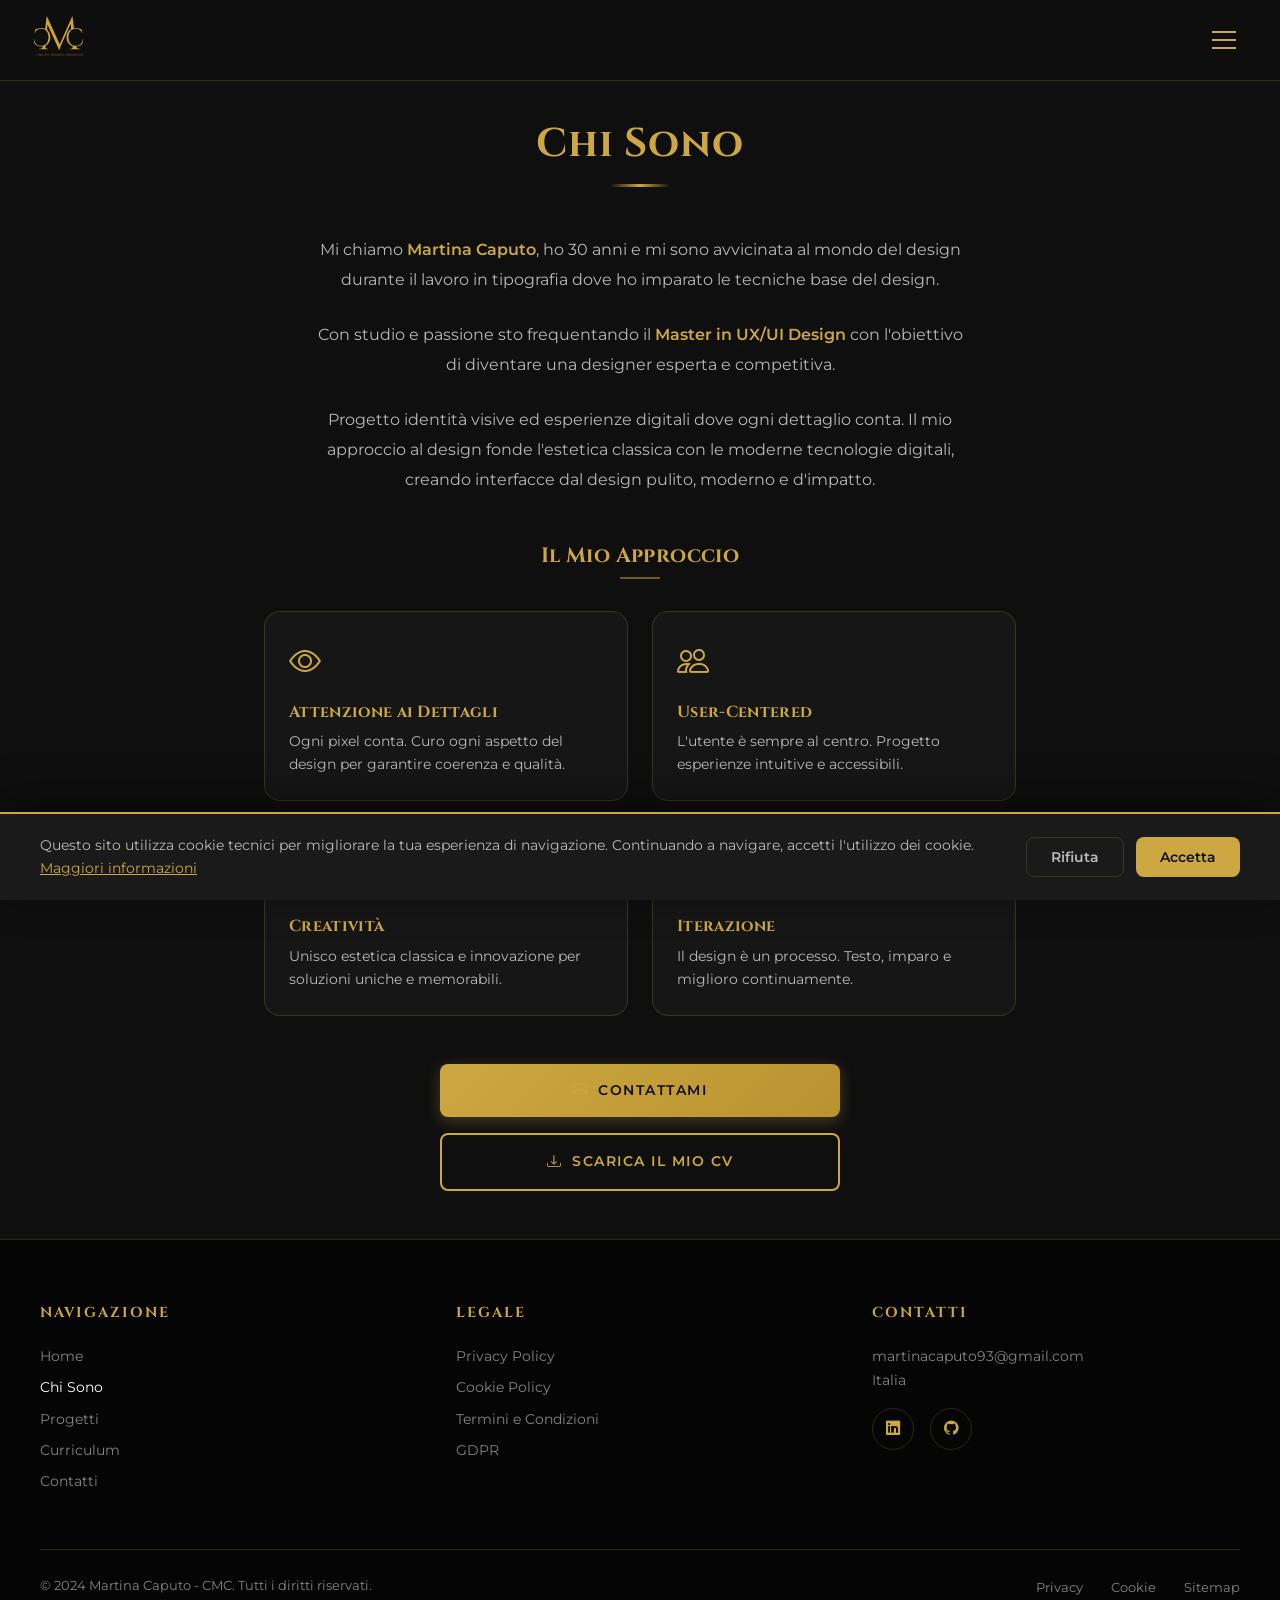
==== commit 27d4d096: "Fix: aggiorna email reale in chi-sono.html" ====
--- a/chi-sono.html
+++ b/chi-sono.html
@@ -318,7 +318,7 @@
             </div>
             <div class="footer-section">
                 <h5>Contatti</h5>
-                <p>martina.caputo@email.com</p>
+                <p>martinacaputo93@gmail.com</p>
                 <p>Italia</p>
                 <div class="footer-social">
                     <a href="https://www.linkedin.com/in/martina-caputo-44a073233" target="_blank" rel="noopener noreferrer" aria-label="LinkedIn">
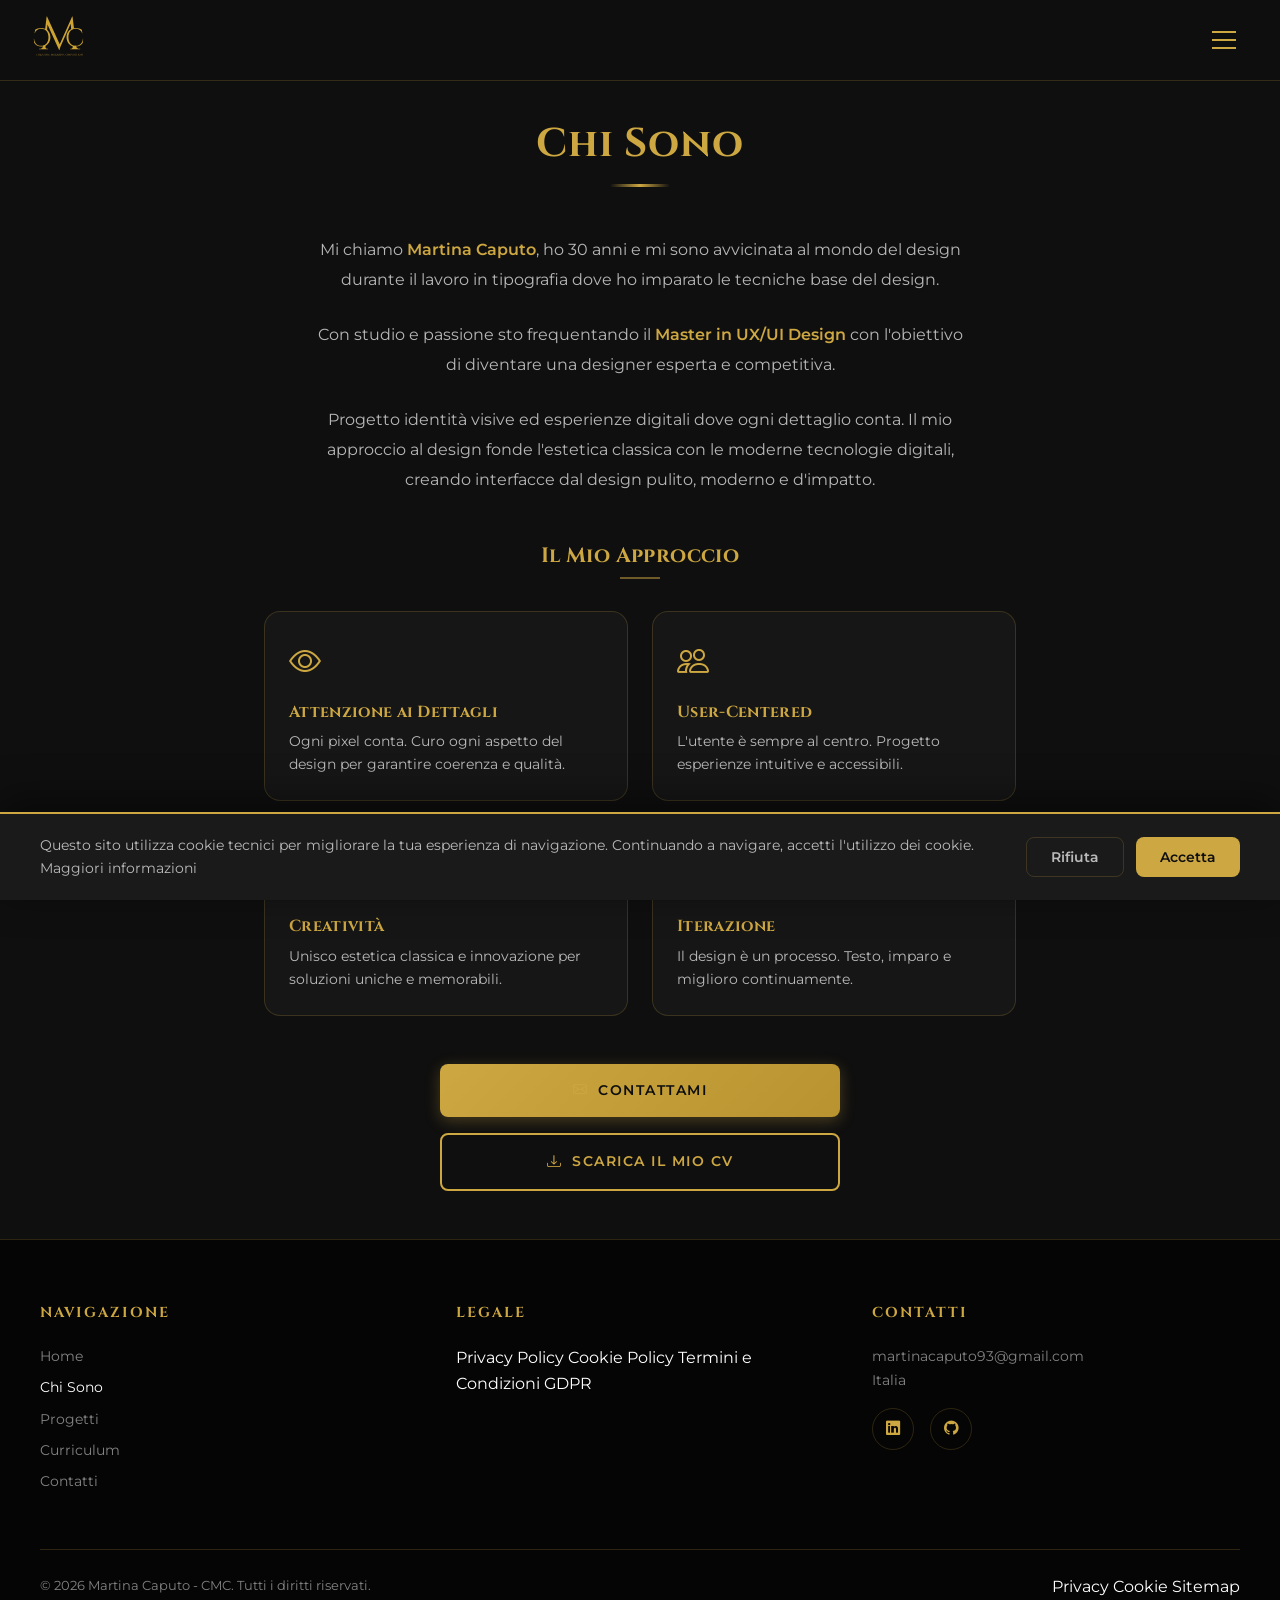
==== commit d352abfb: "Fix: footer placeholder rimossi, copyright 2026 in chi-sono.html" ====
--- a/chi-sono.html
+++ b/chi-sono.html
@@ -311,10 +311,10 @@
             </div>
             <div class="footer-section">
                 <h5>Legale</h5>
-                <a href="#">Privacy Policy</a>
-                <a href="#">Cookie Policy</a>
-                <a href="#">Termini e Condizioni</a>
-                <a href="#">GDPR</a>
+                <span>Privacy Policy</span>
+                <span>Cookie Policy</span>
+                <span>Termini e Condizioni</span>
+                <span>GDPR</span>
             </div>
             <div class="footer-section">
                 <h5>Contatti</h5>
@@ -331,11 +331,11 @@
             </div>
         </div>
         <div class="footer-bottom">
-            <p>© 2024 Martina Caputo - CMC. Tutti i diritti riservati.</p>
+            <p>© 2026 Martina Caputo - CMC. Tutti i diritti riservati.</p>
             <div>
-                <a href="#">Privacy</a>
-                <a href="#">Cookie</a>
-                <a href="#">Sitemap</a>
+                <span>Privacy</span>
+                <span>Cookie</span>
+                <span>Sitemap</span>
             </div>
         </div>
     </footer>
@@ -344,7 +344,7 @@
     <div class="cookie-banner" id="cookieBanner">
         <div class="cookie-content">
             <div class="cookie-text">
-                <p>Questo sito utilizza cookie tecnici per migliorare la tua esperienza di navigazione. Continuando a navigare, accetti l'utilizzo dei cookie. <a href="#">Maggiori informazioni</a></p>
+                <p>Questo sito utilizza cookie tecnici per migliorare la tua esperienza di navigazione. Continuando a navigare, accetti l'utilizzo dei cookie. <span>Maggiori informazioni</span></p>
             </div>
             <div class="cookie-buttons">
                 <button class="cookie-btn cookie-btn-reject" id="cookieReject">Rifiuta</button>
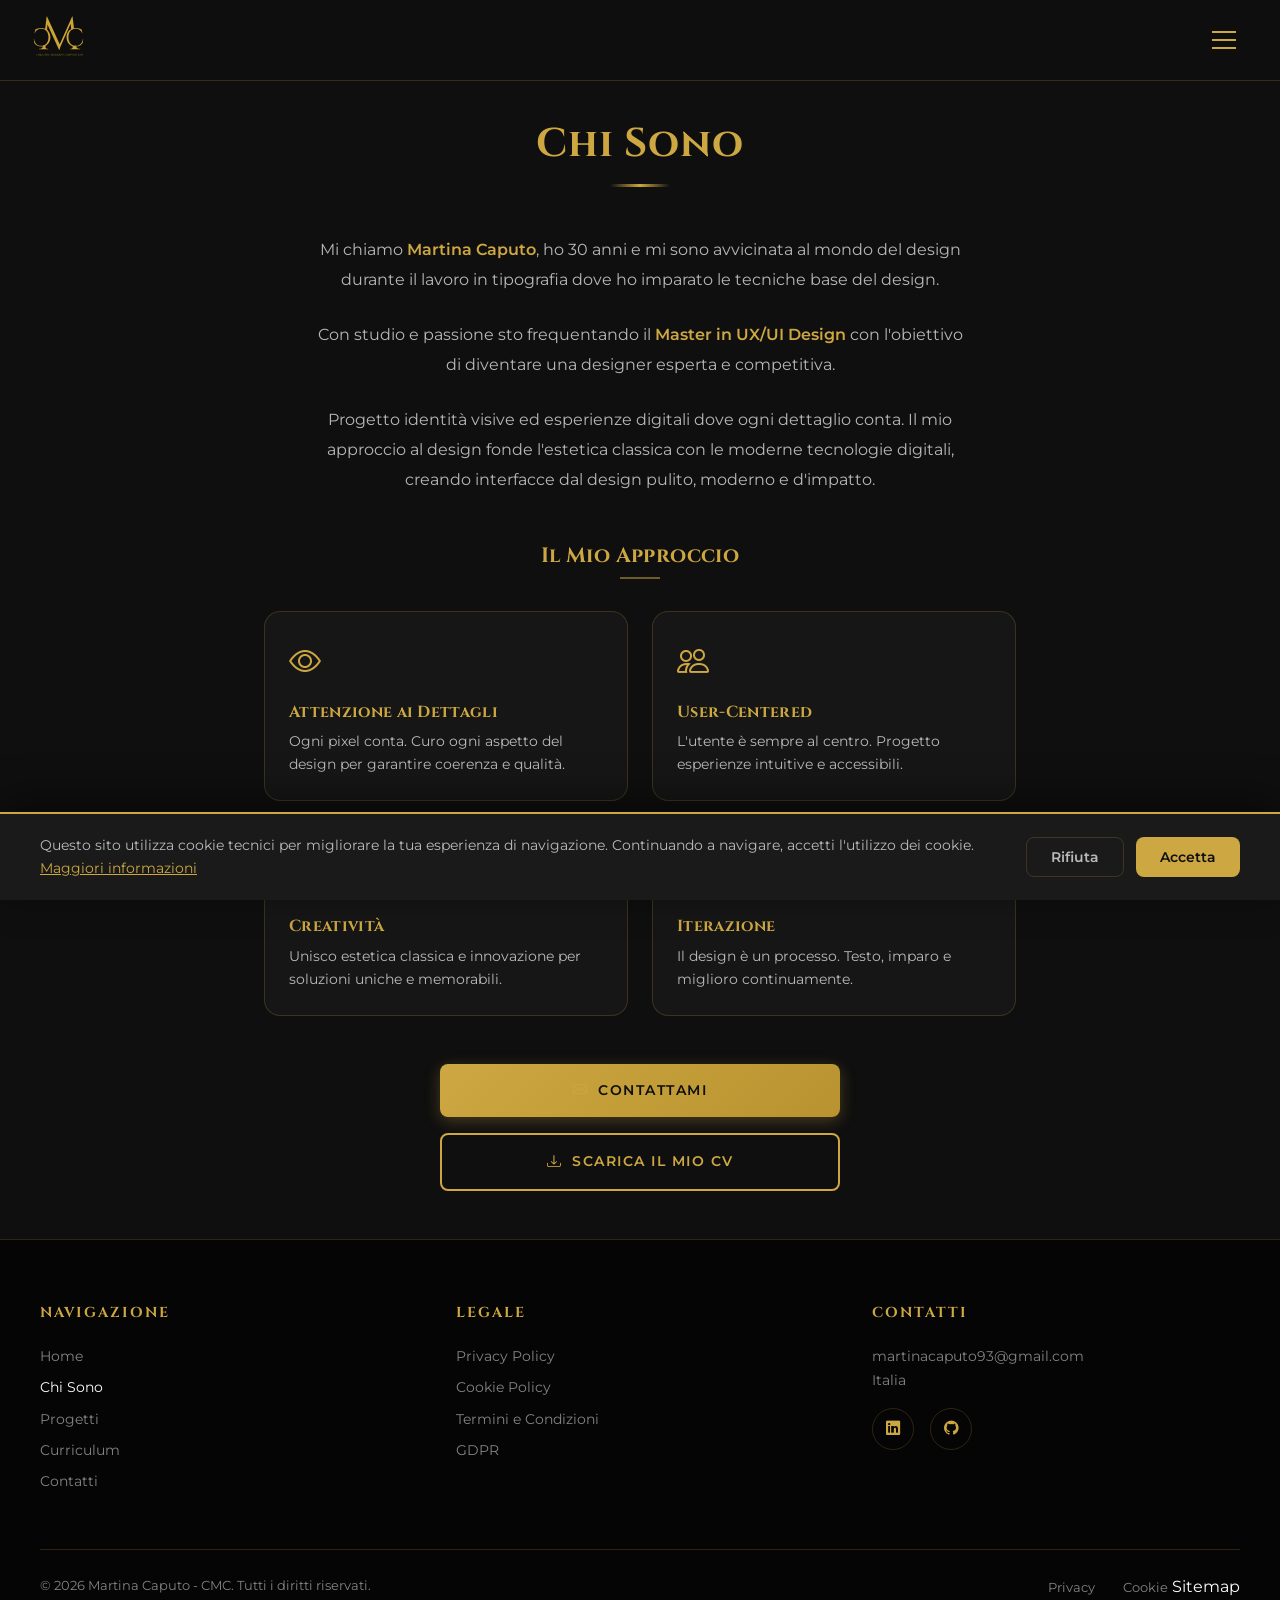
==== commit c584df72: "Fix: link legali footer aggiornati con pagine reali in chi-sono.html" ====
--- a/chi-sono.html
+++ b/chi-sono.html
@@ -311,10 +311,10 @@
             </div>
             <div class="footer-section">
                 <h5>Legale</h5>
-                <span>Privacy Policy</span>
-                <span>Cookie Policy</span>
-                <span>Termini e Condizioni</span>
-                <span>GDPR</span>
+                <a href="privacy-policy.html">Privacy Policy</a>
+                <a href="cookie-policy.html">Cookie Policy</a>
+                <a href="termini-condizioni.html">Termini e Condizioni</a>
+                <a href="gdpr.html">GDPR</a>
             </div>
             <div class="footer-section">
                 <h5>Contatti</h5>
@@ -333,8 +333,8 @@
         <div class="footer-bottom">
             <p>© 2026 Martina Caputo - CMC. Tutti i diritti riservati.</p>
             <div>
-                <span>Privacy</span>
-                <span>Cookie</span>
+                <a href="privacy-policy.html">Privacy</a>
+                <a href="cookie-policy.html">Cookie</a>
                 <span>Sitemap</span>
             </div>
         </div>
@@ -344,7 +344,7 @@
     <div class="cookie-banner" id="cookieBanner">
         <div class="cookie-content">
             <div class="cookie-text">
-                <p>Questo sito utilizza cookie tecnici per migliorare la tua esperienza di navigazione. Continuando a navigare, accetti l'utilizzo dei cookie. <span>Maggiori informazioni</span></p>
+                <p>Questo sito utilizza cookie tecnici per migliorare la tua esperienza di navigazione. Continuando a navigare, accetti l'utilizzo dei cookie. <a href="cookie-policy.html">Maggiori informazioni</a></p>
             </div>
             <div class="cookie-buttons">
                 <button class="cookie-btn cookie-btn-reject" id="cookieReject">Rifiuta</button>
